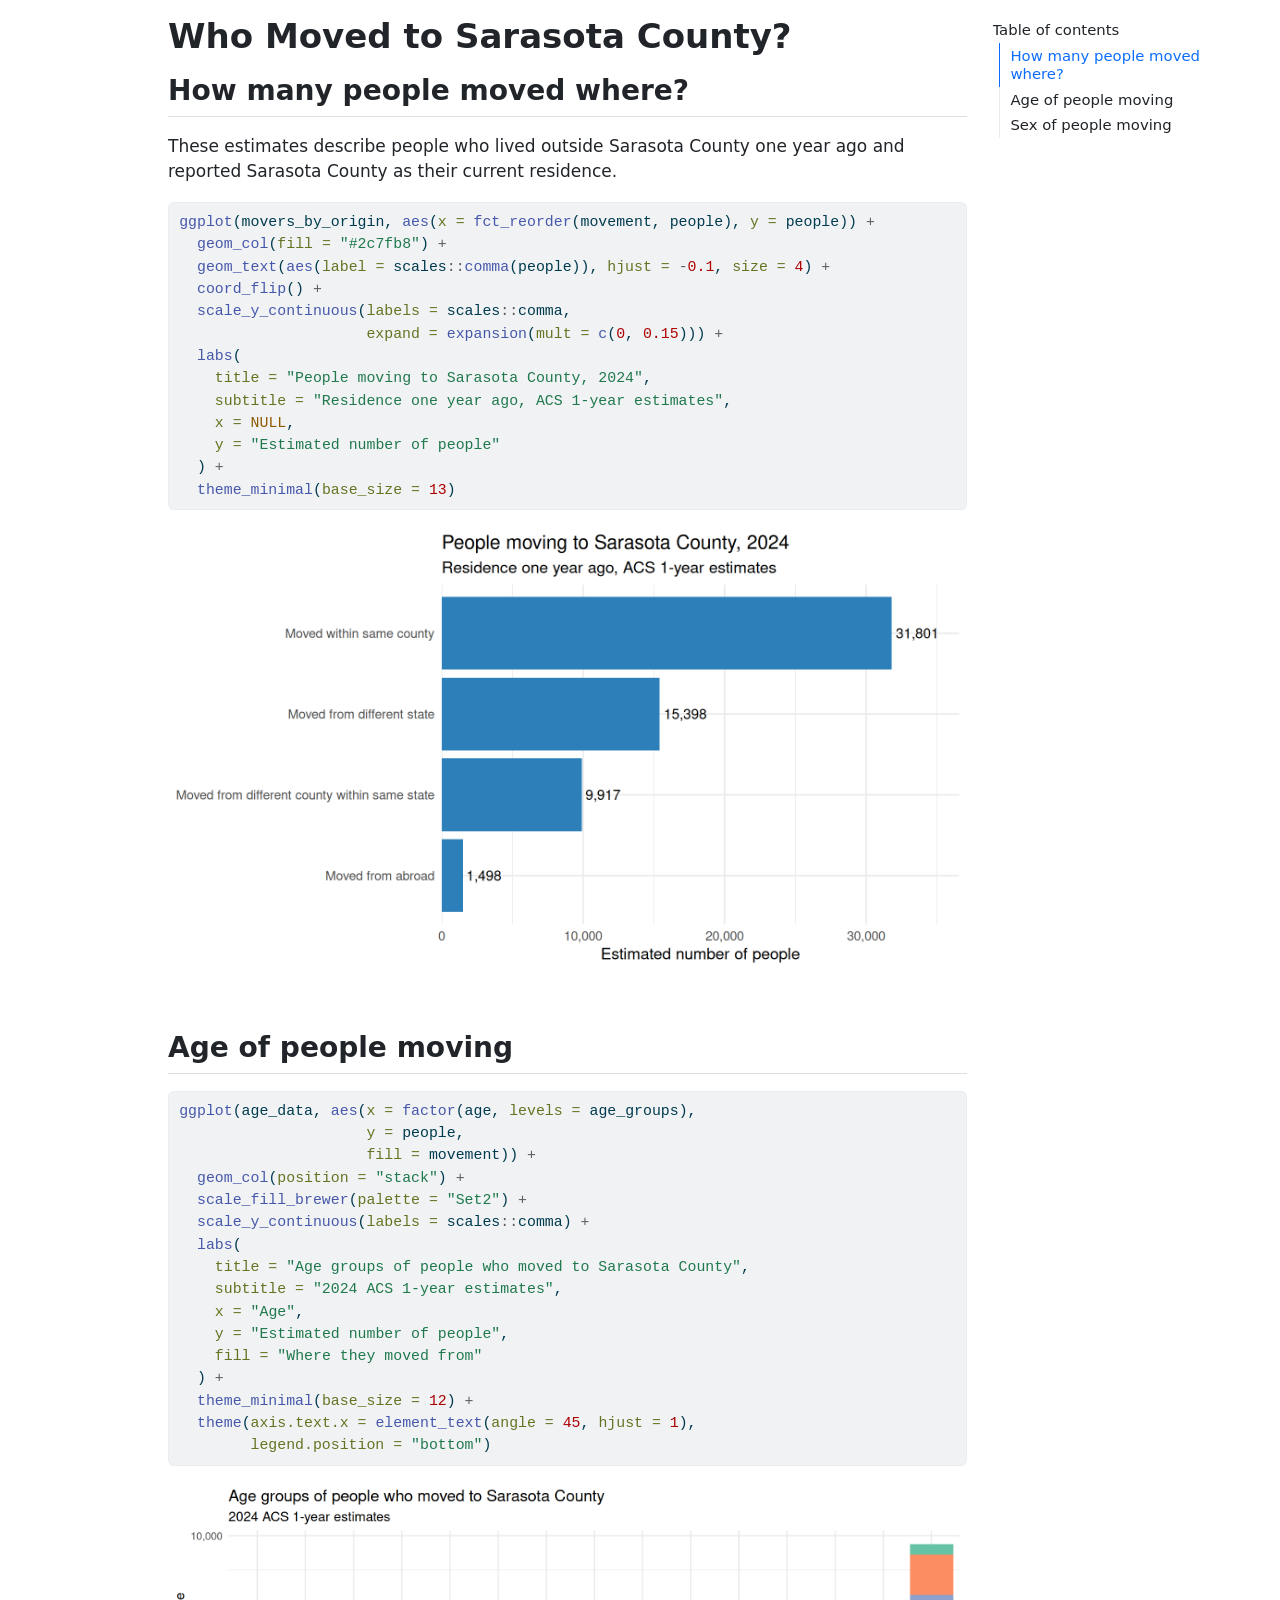
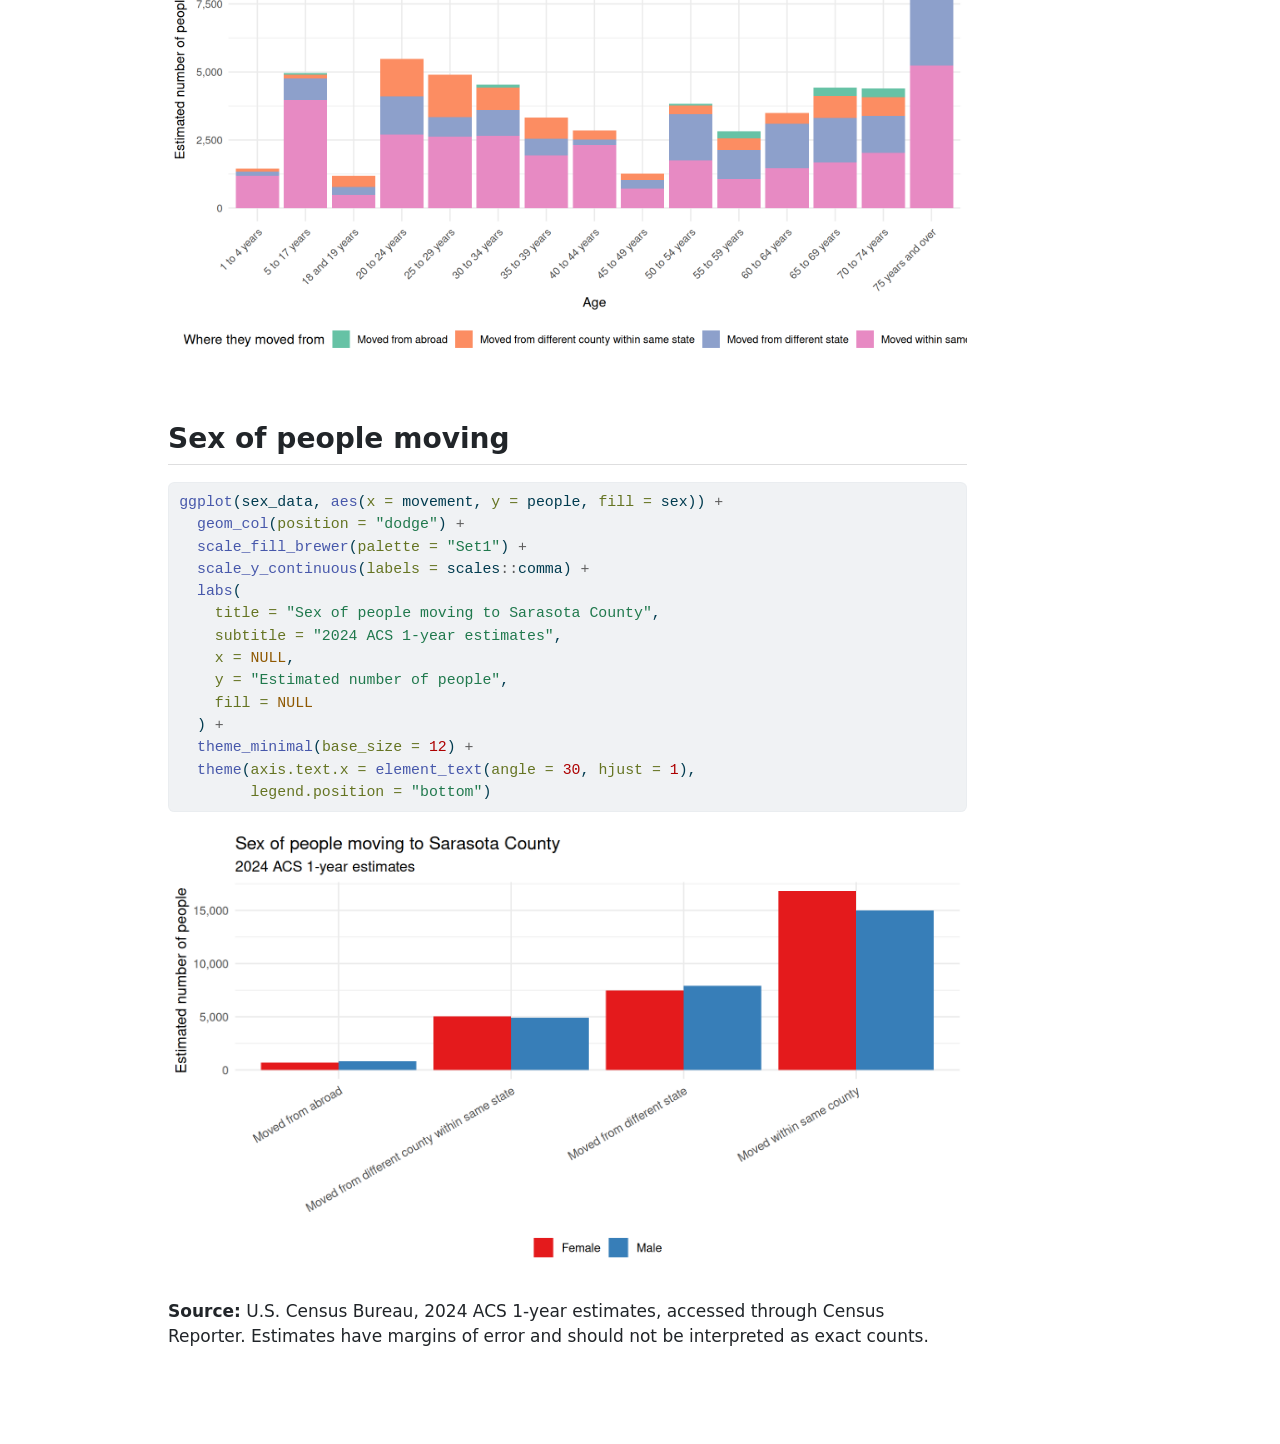
==== analysis.html @ 4d22b946 "Add Sarasota mover demographics analysis Co-authored-by: Copilot <223556219+Copilot@users.noreply.gi" ====
<!DOCTYPE html>
<html xmlns="http://www.w3.org/1999/xhtml" lang="en" xml:lang="en"><head>

<meta charset="utf-8">
<meta name="generator" content="quarto-1.10.19">

<meta name="viewport" content="width=device-width, initial-scale=1.0, user-scalable=yes">


<title>Who Moved to Sarasota County?</title>
<style>
/* Default styles provided by pandoc.
** See https://pandoc.org/MANUAL.html#variables-for-html for config info.
*/
span.smallcaps{font-variant: small-caps;}
div.columns{display: flex; gap: 1.5em;}
div.column{flex: auto;}
@media screen {
div.columns{gap: min(4vw, 1.5em);}
div.column{overflow-x: auto;}
}
div.hanging-indent{margin-left: 1.5em; text-indent: -1.5em;}
ul.task-list{list-style: none;}
ul.task-list li input[type="checkbox"] {
  width: 0.8em;
  margin: 0 0.8em 0.2em -1em; /* quarto-specific, see https://github.com/quarto-dev/quarto-cli/issues/4556 */ 
  vertical-align: middle;
}
/* CSS for syntax highlighting */
html { -webkit-text-size-adjust: 100%; }
pre > code.sourceCode { white-space: pre; position: relative; }
pre > code.sourceCode > span { display: inline-block; line-height: 1.25; }
pre > code.sourceCode > span:empty { height: 1.2em; }
.sourceCode { overflow: visible; }
code.sourceCode > span { color: inherit; text-decoration: inherit; }
div.sourceCode { margin: 1em 0; }
pre.sourceCode { margin: 0; }
@media screen {
div.sourceCode { overflow: auto; }
}
@media print {
pre > code.sourceCode { white-space: pre-wrap; }
pre > code.sourceCode > span { text-indent: -5em; padding-left: 5em; }
}
pre.numberSource code
  { counter-reset: source-line 0; }
pre.numberSource code > span
  { position: relative; left: -4em; counter-increment: source-line; }
pre.numberSource code > span > a:first-child::before
  { content: counter(source-line);
    position: relative; left: -1em; text-align: right; vertical-align: baseline;
    border: none; display: inline-block;
    -webkit-touch-callout: none; -webkit-user-select: none;
    -khtml-user-select: none; -moz-user-select: none;
    -ms-user-select: none; user-select: none;
    padding: 0 4px; width: 4em;
  }
pre.numberSource { margin-left: 3em;  padding-left: 4px; }
div.sourceCode
  {   }
@media screen {
pre > code.sourceCode > span > a:first-child::before { text-decoration: underline; }
}
</style>


<script src="analysis_files/libs/clipboard/clipboard.min.js"></script>
<script src="analysis_files/libs/quarto-html/quarto.js" type="module"></script>
<script src="analysis_files/libs/quarto-html/tabsets/tabsets.js" type="module"></script>
<script src="analysis_files/libs/quarto-html/popper.min.js"></script>
<script src="analysis_files/libs/quarto-html/tippy.umd.min.js"></script>
<script src="analysis_files/libs/quarto-html/anchor.min.js"></script>
<link href="analysis_files/libs/quarto-html/tippy.css" rel="stylesheet">
<link href="analysis_files/libs/quarto-html/quarto-syntax-highlighting-bf27225e3a48a9273f3daa8f8e829971.css" rel="stylesheet" id="quarto-text-highlighting-styles">
<script src="analysis_files/libs/bootstrap/bootstrap.min.js"></script>
<link href="analysis_files/libs/bootstrap/bootstrap-icons.css" rel="stylesheet">
<link href="analysis_files/libs/bootstrap/bootstrap-5dce3422ae1aaea6fd35e22067a0726d.min.css" rel="stylesheet" append-hash="true" id="quarto-bootstrap" data-mode="light">


</head>

<body class="quarto-light">

<div id="quarto-content" class="page-columns page-rows-contents page-layout-article">
<div id="quarto-margin-sidebar" class="sidebar margin-sidebar">
  <nav id="TOC" role="doc-toc" class="toc-active">
    <h2 id="toc-title">Table of contents</h2>
   
  <ul>
  <li><a href="#how-many-people-moved-where" id="toc-how-many-people-moved-where" class="nav-link active" data-scroll-target="#how-many-people-moved-where">How many people moved where?</a></li>
  <li><a href="#age-of-people-moving" id="toc-age-of-people-moving" class="nav-link" data-scroll-target="#age-of-people-moving">Age of people moving</a></li>
  <li><a href="#sex-of-people-moving" id="toc-sex-of-people-moving" class="nav-link" data-scroll-target="#sex-of-people-moving">Sex of people moving</a></li>
  </ul>
</nav>
</div>
<main class="content" id="quarto-document-content">

<header id="title-block-header" class="quarto-title-block default">
<div class="quarto-title">
<h1 class="title">Who Moved to Sarasota County?</h1>
</div>



<div class="quarto-title-meta">

    
  
    
  </div>
  


</header>


<section id="how-many-people-moved-where" class="level2">
<h2 class="anchored" data-anchor-id="how-many-people-moved-where">How many people moved where?</h2>
<p>These estimates describe people who lived outside Sarasota County one year ago and reported Sarasota County as their current residence.</p>
<div class="cell">
<div class="code-copy-outer-scaffold"><div class="sourceCode cell-code" id="cb1"><pre class="sourceCode r code-with-copy"><code class="sourceCode r"><span id="cb1-1"><a href="#cb1-1" aria-hidden="true" tabindex="-1"></a><span class="fu">ggplot</span>(movers_by_origin, <span class="fu">aes</span>(<span class="at">x =</span> <span class="fu">fct_reorder</span>(movement, people), <span class="at">y =</span> people)) <span class="sc">+</span></span>
<span id="cb1-2"><a href="#cb1-2" aria-hidden="true" tabindex="-1"></a>  <span class="fu">geom_col</span>(<span class="at">fill =</span> <span class="st">"#2c7fb8"</span>) <span class="sc">+</span></span>
<span id="cb1-3"><a href="#cb1-3" aria-hidden="true" tabindex="-1"></a>  <span class="fu">geom_text</span>(<span class="fu">aes</span>(<span class="at">label =</span> scales<span class="sc">::</span><span class="fu">comma</span>(people)), <span class="at">hjust =</span> <span class="sc">-</span><span class="fl">0.1</span>, <span class="at">size =</span> <span class="dv">4</span>) <span class="sc">+</span></span>
<span id="cb1-4"><a href="#cb1-4" aria-hidden="true" tabindex="-1"></a>  <span class="fu">coord_flip</span>() <span class="sc">+</span></span>
<span id="cb1-5"><a href="#cb1-5" aria-hidden="true" tabindex="-1"></a>  <span class="fu">scale_y_continuous</span>(<span class="at">labels =</span> scales<span class="sc">::</span>comma,</span>
<span id="cb1-6"><a href="#cb1-6" aria-hidden="true" tabindex="-1"></a>                     <span class="at">expand =</span> <span class="fu">expansion</span>(<span class="at">mult =</span> <span class="fu">c</span>(<span class="dv">0</span>, <span class="fl">0.15</span>))) <span class="sc">+</span></span>
<span id="cb1-7"><a href="#cb1-7" aria-hidden="true" tabindex="-1"></a>  <span class="fu">labs</span>(</span>
<span id="cb1-8"><a href="#cb1-8" aria-hidden="true" tabindex="-1"></a>    <span class="at">title =</span> <span class="st">"People moving to Sarasota County, 2024"</span>,</span>
<span id="cb1-9"><a href="#cb1-9" aria-hidden="true" tabindex="-1"></a>    <span class="at">subtitle =</span> <span class="st">"Residence one year ago, ACS 1-year estimates"</span>,</span>
<span id="cb1-10"><a href="#cb1-10" aria-hidden="true" tabindex="-1"></a>    <span class="at">x =</span> <span class="cn">NULL</span>,</span>
<span id="cb1-11"><a href="#cb1-11" aria-hidden="true" tabindex="-1"></a>    <span class="at">y =</span> <span class="st">"Estimated number of people"</span></span>
<span id="cb1-12"><a href="#cb1-12" aria-hidden="true" tabindex="-1"></a>  ) <span class="sc">+</span></span>
<span id="cb1-13"><a href="#cb1-13" aria-hidden="true" tabindex="-1"></a>  <span class="fu">theme_minimal</span>(<span class="at">base_size =</span> <span class="dv">13</span>)</span></code></pre></div><button title="Copy to Clipboard" class="code-copy-button"><i class="bi"></i></button></div>
<div class="cell-output-display">
<div>
<figure class="figure">
<p><img src="analysis_files/figure-html/movers-by-origin-1.png" class="img-fluid figure-img" width="864"></p>
</figure>
</div>
</div>
</div>
</section>
<section id="age-of-people-moving" class="level2">
<h2 class="anchored" data-anchor-id="age-of-people-moving">Age of people moving</h2>
<div class="cell">
<div class="code-copy-outer-scaffold"><div class="sourceCode cell-code" id="cb2"><pre class="sourceCode r code-with-copy"><code class="sourceCode r"><span id="cb2-1"><a href="#cb2-1" aria-hidden="true" tabindex="-1"></a><span class="fu">ggplot</span>(age_data, <span class="fu">aes</span>(<span class="at">x =</span> <span class="fu">factor</span>(age, <span class="at">levels =</span> age_groups),</span>
<span id="cb2-2"><a href="#cb2-2" aria-hidden="true" tabindex="-1"></a>                     <span class="at">y =</span> people,</span>
<span id="cb2-3"><a href="#cb2-3" aria-hidden="true" tabindex="-1"></a>                     <span class="at">fill =</span> movement)) <span class="sc">+</span></span>
<span id="cb2-4"><a href="#cb2-4" aria-hidden="true" tabindex="-1"></a>  <span class="fu">geom_col</span>(<span class="at">position =</span> <span class="st">"stack"</span>) <span class="sc">+</span></span>
<span id="cb2-5"><a href="#cb2-5" aria-hidden="true" tabindex="-1"></a>  <span class="fu">scale_fill_brewer</span>(<span class="at">palette =</span> <span class="st">"Set2"</span>) <span class="sc">+</span></span>
<span id="cb2-6"><a href="#cb2-6" aria-hidden="true" tabindex="-1"></a>  <span class="fu">scale_y_continuous</span>(<span class="at">labels =</span> scales<span class="sc">::</span>comma) <span class="sc">+</span></span>
<span id="cb2-7"><a href="#cb2-7" aria-hidden="true" tabindex="-1"></a>  <span class="fu">labs</span>(</span>
<span id="cb2-8"><a href="#cb2-8" aria-hidden="true" tabindex="-1"></a>    <span class="at">title =</span> <span class="st">"Age groups of people who moved to Sarasota County"</span>,</span>
<span id="cb2-9"><a href="#cb2-9" aria-hidden="true" tabindex="-1"></a>    <span class="at">subtitle =</span> <span class="st">"2024 ACS 1-year estimates"</span>,</span>
<span id="cb2-10"><a href="#cb2-10" aria-hidden="true" tabindex="-1"></a>    <span class="at">x =</span> <span class="st">"Age"</span>,</span>
<span id="cb2-11"><a href="#cb2-11" aria-hidden="true" tabindex="-1"></a>    <span class="at">y =</span> <span class="st">"Estimated number of people"</span>,</span>
<span id="cb2-12"><a href="#cb2-12" aria-hidden="true" tabindex="-1"></a>    <span class="at">fill =</span> <span class="st">"Where they moved from"</span></span>
<span id="cb2-13"><a href="#cb2-13" aria-hidden="true" tabindex="-1"></a>  ) <span class="sc">+</span></span>
<span id="cb2-14"><a href="#cb2-14" aria-hidden="true" tabindex="-1"></a>  <span class="fu">theme_minimal</span>(<span class="at">base_size =</span> <span class="dv">12</span>) <span class="sc">+</span></span>
<span id="cb2-15"><a href="#cb2-15" aria-hidden="true" tabindex="-1"></a>  <span class="fu">theme</span>(<span class="at">axis.text.x =</span> <span class="fu">element_text</span>(<span class="at">angle =</span> <span class="dv">45</span>, <span class="at">hjust =</span> <span class="dv">1</span>),</span>
<span id="cb2-16"><a href="#cb2-16" aria-hidden="true" tabindex="-1"></a>        <span class="at">legend.position =</span> <span class="st">"bottom"</span>)</span></code></pre></div><button title="Copy to Clipboard" class="code-copy-button"><i class="bi"></i></button></div>
<div class="cell-output-display">
<div>
<figure class="figure">
<p><img src="analysis_files/figure-html/age-movers-1.png" class="img-fluid figure-img" width="960"></p>
</figure>
</div>
</div>
</div>
</section>
<section id="sex-of-people-moving" class="level2">
<h2 class="anchored" data-anchor-id="sex-of-people-moving">Sex of people moving</h2>
<div class="cell">
<div class="code-copy-outer-scaffold"><div class="sourceCode cell-code" id="cb3"><pre class="sourceCode r code-with-copy"><code class="sourceCode r"><span id="cb3-1"><a href="#cb3-1" aria-hidden="true" tabindex="-1"></a><span class="fu">ggplot</span>(sex_data, <span class="fu">aes</span>(<span class="at">x =</span> movement, <span class="at">y =</span> people, <span class="at">fill =</span> sex)) <span class="sc">+</span></span>
<span id="cb3-2"><a href="#cb3-2" aria-hidden="true" tabindex="-1"></a>  <span class="fu">geom_col</span>(<span class="at">position =</span> <span class="st">"dodge"</span>) <span class="sc">+</span></span>
<span id="cb3-3"><a href="#cb3-3" aria-hidden="true" tabindex="-1"></a>  <span class="fu">scale_fill_brewer</span>(<span class="at">palette =</span> <span class="st">"Set1"</span>) <span class="sc">+</span></span>
<span id="cb3-4"><a href="#cb3-4" aria-hidden="true" tabindex="-1"></a>  <span class="fu">scale_y_continuous</span>(<span class="at">labels =</span> scales<span class="sc">::</span>comma) <span class="sc">+</span></span>
<span id="cb3-5"><a href="#cb3-5" aria-hidden="true" tabindex="-1"></a>  <span class="fu">labs</span>(</span>
<span id="cb3-6"><a href="#cb3-6" aria-hidden="true" tabindex="-1"></a>    <span class="at">title =</span> <span class="st">"Sex of people moving to Sarasota County"</span>,</span>
<span id="cb3-7"><a href="#cb3-7" aria-hidden="true" tabindex="-1"></a>    <span class="at">subtitle =</span> <span class="st">"2024 ACS 1-year estimates"</span>,</span>
<span id="cb3-8"><a href="#cb3-8" aria-hidden="true" tabindex="-1"></a>    <span class="at">x =</span> <span class="cn">NULL</span>,</span>
<span id="cb3-9"><a href="#cb3-9" aria-hidden="true" tabindex="-1"></a>    <span class="at">y =</span> <span class="st">"Estimated number of people"</span>,</span>
<span id="cb3-10"><a href="#cb3-10" aria-hidden="true" tabindex="-1"></a>    <span class="at">fill =</span> <span class="cn">NULL</span></span>
<span id="cb3-11"><a href="#cb3-11" aria-hidden="true" tabindex="-1"></a>  ) <span class="sc">+</span></span>
<span id="cb3-12"><a href="#cb3-12" aria-hidden="true" tabindex="-1"></a>  <span class="fu">theme_minimal</span>(<span class="at">base_size =</span> <span class="dv">12</span>) <span class="sc">+</span></span>
<span id="cb3-13"><a href="#cb3-13" aria-hidden="true" tabindex="-1"></a>  <span class="fu">theme</span>(<span class="at">axis.text.x =</span> <span class="fu">element_text</span>(<span class="at">angle =</span> <span class="dv">30</span>, <span class="at">hjust =</span> <span class="dv">1</span>),</span>
<span id="cb3-14"><a href="#cb3-14" aria-hidden="true" tabindex="-1"></a>        <span class="at">legend.position =</span> <span class="st">"bottom"</span>)</span></code></pre></div><button title="Copy to Clipboard" class="code-copy-button"><i class="bi"></i></button></div>
<div class="cell-output-display">
<div>
<figure class="figure">
<p><img src="analysis_files/figure-html/sex-movers-1.png" class="img-fluid figure-img" width="864"></p>
</figure>
</div>
</div>
</div>
<p><strong>Source:</strong> U.S. Census Bureau, 2024 ACS 1-year estimates, accessed through Census Reporter. Estimates have margins of error and should not be interpreted as exact counts.</p>
</section>

</main>
<!-- /main column -->
<script id="quarto-html-after-body" type="application/javascript">
  window.document.addEventListener("DOMContentLoaded", function (event) {
    const icon = "";
    const anchorJS = new window.AnchorJS();
    anchorJS.options = {
      placement: 'right',
      icon: icon
    };
    anchorJS.add('.anchored');
    const isCodeAnnotation = (el) => {
      for (const clz of el.classList) {
        if (clz.startsWith('code-annotation-')) {                     
          return true;
        }
      }
      return false;
    }
    const onCopySuccess = function(e) {
      // button target
      const button = e.trigger;
      // don't keep focus
      button.blur();
      // flash "checked"
      button.classList.add('code-copy-button-checked');
      var currentTitle = button.getAttribute("title");
      button.setAttribute("title", "Copied!");
      let tooltip;
      if (window.bootstrap) {
        button.setAttribute("data-bs-toggle", "tooltip");
        button.setAttribute("data-bs-placement", "left");
        button.setAttribute("data-bs-title", "Copied!");
        tooltip = new bootstrap.Tooltip(button, 
          { trigger: "manual", 
            customClass: "code-copy-button-tooltip",
            offset: [0, -8]});
        tooltip.show();    
      }
      setTimeout(function() {
        if (tooltip) {
          tooltip.hide();
          button.removeAttribute("data-bs-title");
          button.removeAttribute("data-bs-toggle");
          button.removeAttribute("data-bs-placement");
        }
        button.setAttribute("title", currentTitle);
        button.classList.remove('code-copy-button-checked');
      }, 1000);
      // clear code selection
      e.clearSelection();
    }
    const getTextToCopy = function(trigger) {
      const outerScaffold = trigger.parentElement.cloneNode(true);
      const codeEl = outerScaffold.querySelector('code');
      for (const childEl of codeEl.children) {
        if (isCodeAnnotation(childEl)) {
          childEl.remove();
        }
      }
      return codeEl.innerText;
    }
    const clipboard = new window.ClipboardJS('.code-copy-button:not([data-in-quarto-modal])', {
      text: getTextToCopy
    });
    clipboard.on('success', onCopySuccess);
    if (window.document.getElementById('quarto-embedded-source-code-modal')) {
      const clipboardModal = new window.ClipboardJS('.code-copy-button[data-in-quarto-modal]', {
        text: getTextToCopy,
        container: window.document.getElementById('quarto-embedded-source-code-modal')
      });
      clipboardModal.on('success', onCopySuccess);
    }
      var localhostRegex = new RegExp(/^(?:http|https):\/\/localhost\:?[0-9]*\//);
      var mailtoRegex = new RegExp(/^mailto:/);
        var filterRegex = new RegExp('/' + window.location.host + '/');
      var isInternal = (href) => {
          return filterRegex.test(href) || localhostRegex.test(href) || mailtoRegex.test(href);
      }
      // Inspect non-navigation links and adorn them if external
     var links = window.document.querySelectorAll('a[href]:not(.nav-link):not(.navbar-brand):not(.toc-action):not(.sidebar-link):not(.sidebar-item-toggle):not(.pagination-link):not(.no-external):not([aria-hidden]):not(.dropdown-item):not(.quarto-navigation-tool):not(.about-link)');
      for (var i=0; i<links.length; i++) {
        const link = links[i];
        if (!isInternal(link.href)) {
          // undo the damage that might have been done by quarto-nav.js in the case of
          // links that we want to consider external
          if (link.dataset.originalHref !== undefined) {
            link.href = link.dataset.originalHref;
          }
        }
      }
    function tippyHover(el, contentFn, onTriggerFn, onUntriggerFn) {
      const config = {
        allowHTML: true,
        maxWidth: 500,
        delay: 100,
        arrow: false,
        appendTo: function(el) {
            return el.parentElement;
        },
        interactive: true,
        interactiveBorder: 10,
        theme: 'quarto',
        placement: 'bottom-start',
      };
      if (contentFn) {
        config.content = contentFn;
      }
      if (onTriggerFn) {
        config.onTrigger = onTriggerFn;
      }
      if (onUntriggerFn) {
        config.onUntrigger = onUntriggerFn;
      }
      window.tippy(el, config); 
    }
    const noterefs = window.document.querySelectorAll('a[role="doc-noteref"]');
    for (var i=0; i<noterefs.length; i++) {
      const ref = noterefs[i];
      tippyHover(ref, function() {
        // use id or data attribute instead here
        let href = ref.getAttribute('data-footnote-href') || ref.getAttribute('href');
        try { href = new URL(href).hash; } catch {}
        const id = href.replace(/^#\/?/, "");
        const note = window.document.getElementById(id);
        if (note) {
          return note.innerHTML;
        } else {
          return "";
        }
      });
    }
    const xrefs = window.document.querySelectorAll('a.quarto-xref');
    const processXRef = (id, note) => {
      // Strip column container classes
      const stripColumnClz = (el) => {
        el.classList.remove("page-full", "page-columns");
        if (el.children) {
          for (const child of el.children) {
            stripColumnClz(child);
          }
        }
      }
      stripColumnClz(note)
      if (id === null || id.startsWith('sec-')) {
        // Special case sections, only their first couple elements
        const container = document.createElement("div");
        if (note.children && note.children.length > 2) {
          container.appendChild(note.children[0].cloneNode(true));
          for (let i = 1; i < note.children.length; i++) {
            const child = note.children[i];
            if (child.tagName === "P" && child.innerText === "") {
              continue;
            } else {
              container.appendChild(child.cloneNode(true));
              break;
            }
          }
          if (window.Quarto?.typesetMath) {
            window.Quarto.typesetMath(container);
          }
          return container.innerHTML
        } else {
          if (window.Quarto?.typesetMath) {
            window.Quarto.typesetMath(note);
          }
          return note.innerHTML;
        }
      } else {
        // Remove any anchor links if they are present
        const anchorLink = note.querySelector('a.anchorjs-link');
        if (anchorLink) {
          anchorLink.remove();
        }
        if (window.Quarto?.typesetMath) {
          window.Quarto.typesetMath(note);
        }
        if (note.classList.contains("callout")) {
          return note.outerHTML;
        } else {
          return note.innerHTML;
        }
      }
    }
    for (var i=0; i<xrefs.length; i++) {
      const xref = xrefs[i];
      tippyHover(xref, undefined, function(instance) {
        instance.disable();
        let url = xref.getAttribute('href');
        let hash = undefined; 
        if (url.startsWith('#')) {
          hash = url;
        } else {
          try { hash = new URL(url).hash; } catch {}
        }
        if (hash) {
          const id = hash.replace(/^#\/?/, "");
          const note = window.document.getElementById(id);
          if (note !== null) {
            try {
              const html = processXRef(id, note.cloneNode(true));
              instance.setContent(html);
            } finally {
              instance.enable();
              instance.show();
            }
          } else {
            // See if we can fetch this
            fetch(url.split('#')[0])
            .then(res => res.text())
            .then(html => {
              const parser = new DOMParser();
              const htmlDoc = parser.parseFromString(html, "text/html");
              const note = htmlDoc.getElementById(id);
              if (note !== null) {
                const html = processXRef(id, note);
                instance.setContent(html);
              } 
            }).finally(() => {
              instance.enable();
              instance.show();
            });
          }
        } else {
          // See if we can fetch a full url (with no hash to target)
          // This is a special case and we should probably do some content thinning / targeting
          fetch(url)
          .then(res => res.text())
          .then(html => {
            const parser = new DOMParser();
            const htmlDoc = parser.parseFromString(html, "text/html");
            const note = htmlDoc.querySelector('main.content');
            if (note !== null) {
              // This should only happen for chapter cross references
              // (since there is no id in the URL)
              // remove the first header
              if (note.children.length > 0 && note.children[0].tagName === "HEADER") {
                note.children[0].remove();
              }
              const html = processXRef(null, note);
              instance.setContent(html);
            } 
          }).finally(() => {
            instance.enable();
            instance.show();
          });
        }
      }, function(instance) {
      });
    }
        let selectedAnnoteEl;
        const selectorForAnnotation = ( cell, annotation) => {
          let cellAttr = 'data-code-cell="' + cell + '"';
          let lineAttr = 'data-code-annotation="' +  annotation + '"';
          const selector = 'span[' + cellAttr + '][' + lineAttr + ']';
          return selector;
        }
        const selectCodeLines = (annoteEl) => {
          const doc = window.document;
          const targetCell = annoteEl.getAttribute("data-target-cell");
          const targetAnnotation = annoteEl.getAttribute("data-target-annotation");
          const annoteSpan = window.document.querySelector(selectorForAnnotation(targetCell, targetAnnotation));
          const lines = annoteSpan.getAttribute("data-code-lines").split(",");
          const lineIds = lines.map((line) => {
            return targetCell + "-" + line;
          })
          let top = null;
          let height = null;
          let parent = null;
          if (lineIds.length > 0) {
              //compute the position of the single el (top and bottom and make a div)
              const el = window.document.getElementById(lineIds[0]);
              top = el.offsetTop;
              height = el.offsetHeight;
              parent = el.parentElement.parentElement;
            if (lineIds.length > 1) {
              const lastEl = window.document.getElementById(lineIds[lineIds.length - 1]);
              const bottom = lastEl.offsetTop + lastEl.offsetHeight;
              height = bottom - top;
            }
            if (top !== null && height !== null && parent !== null) {
              // cook up a div (if necessary) and position it 
              let div = window.document.getElementById("code-annotation-line-highlight");
              if (div === null) {
                div = window.document.createElement("div");
                div.setAttribute("id", "code-annotation-line-highlight");
                div.style.position = 'absolute';
                parent.appendChild(div);
              }
              div.style.top = top - 2 + "px";
              div.style.height = height + 4 + "px";
              div.style.left = 0;
              let gutterDiv = window.document.getElementById("code-annotation-line-highlight-gutter");
              if (gutterDiv === null) {
                gutterDiv = window.document.createElement("div");
                gutterDiv.setAttribute("id", "code-annotation-line-highlight-gutter");
                gutterDiv.style.position = 'absolute';
                const codeCell = window.document.getElementById(targetCell);
                const gutter = codeCell.querySelector('.code-annotation-gutter');
                gutter.appendChild(gutterDiv);
              }
              gutterDiv.style.top = top - 2 + "px";
              gutterDiv.style.height = height + 4 + "px";
            }
            selectedAnnoteEl = annoteEl;
          }
        };
        const unselectCodeLines = () => {
          const elementsIds = ["code-annotation-line-highlight", "code-annotation-line-highlight-gutter"];
          elementsIds.forEach((elId) => {
            const div = window.document.getElementById(elId);
            if (div) {
              div.remove();
            }
          });
          selectedAnnoteEl = undefined;
        };
          // Handle positioning of the toggle
      window.addEventListener(
        "resize",
        throttle(() => {
          elRect = undefined;
          if (selectedAnnoteEl) {
            selectCodeLines(selectedAnnoteEl);
          }
        }, 10)
      );
      function throttle(fn, ms) {
      let throttle = false;
      let timer;
        return (...args) => {
          if(!throttle) { // first call gets through
              fn.apply(this, args);
              throttle = true;
          } else { // all the others get throttled
              if(timer) clearTimeout(timer); // cancel #2
              timer = setTimeout(() => {
                fn.apply(this, args);
                timer = throttle = false;
              }, ms);
          }
        };
      }
        // Attach click handler to the DT
        const annoteDls = window.document.querySelectorAll('dt[data-target-cell]');
        for (const annoteDlNode of annoteDls) {
          annoteDlNode.addEventListener('click', (event) => {
            const clickedEl = event.target;
            if (clickedEl !== selectedAnnoteEl) {
              unselectCodeLines();
              const activeEl = window.document.querySelector('dt[data-target-cell].code-annotation-active');
              if (activeEl) {
                activeEl.classList.remove('code-annotation-active');
              }
              selectCodeLines(clickedEl);
              clickedEl.classList.add('code-annotation-active');
            } else {
              // Unselect the line
              unselectCodeLines();
              clickedEl.classList.remove('code-annotation-active');
            }
          });
        }
    const findCites = (el) => {
      const parentEl = el.parentElement;
      if (parentEl) {
        const cites = parentEl.dataset.cites;
        if (cites) {
          return {
            el,
            cites: cites.split(' ')
          };
        } else {
          return findCites(el.parentElement)
        }
      } else {
        return undefined;
      }
    };
    var bibliorefs = window.document.querySelectorAll('a[role="doc-biblioref"]');
    for (var i=0; i<bibliorefs.length; i++) {
      const ref = bibliorefs[i];
      const citeInfo = findCites(ref);
      if (citeInfo) {
        tippyHover(citeInfo.el, function() {
          var popup = window.document.createElement('div');
          citeInfo.cites.forEach(function(cite) {
            var citeDiv = window.document.createElement('div');
            citeDiv.classList.add('hanging-indent');
            citeDiv.classList.add('csl-entry');
            var biblioDiv = window.document.getElementById('ref-' + cite);
            if (biblioDiv) {
              citeDiv.innerHTML = biblioDiv.innerHTML;
            }
            popup.appendChild(citeDiv);
          });
          return popup.innerHTML;
        });
      }
    }
  });
  </script>
</div> <!-- /content -->




</body></html>
---- analysis_files/libs/quarto-html/tippy.css ----
.tippy-box[data-animation=fade][data-state=hidden]{opacity:0}[data-tippy-root]{max-width:calc(100vw - 10px)}.tippy-box{position:relative;background-color:#333;color:#fff;border-radius:4px;font-size:14px;line-height:1.4;white-space:normal;outline:0;transition-property:transform,visibility,opacity}.tippy-box[data-placement^=top]>.tippy-arrow{bottom:0}.tippy-box[data-placement^=top]>.tippy-arrow:before{bottom:-7px;left:0;border-width:8px 8px 0;border-top-color:initial;transform-origin:center top}.tippy-box[data-placement^=bottom]>.tippy-arrow{top:0}.tippy-box[data-placement^=bottom]>.tippy-arrow:before{top:-7px;left:0;border-width:0 8px 8px;border-bottom-color:initial;transform-origin:center bottom}.tippy-box[data-placement^=left]>.tippy-arrow{right:0}.tippy-box[data-placement^=left]>.tippy-arrow:before{border-width:8px 0 8px 8px;border-left-color:initial;right:-7px;transform-origin:center left}.tippy-box[data-placement^=right]>.tippy-arrow{left:0}.tippy-box[data-placement^=right]>.tippy-arrow:before{left:-7px;border-width:8px 8px 8px 0;border-right-color:initial;transform-origin:center right}.tippy-box[data-inertia][data-state=visible]{transition-timing-function:cubic-bezier(.54,1.5,.38,1.11)}.tippy-arrow{width:16px;height:16px;color:#333}.tippy-arrow:before{content:"";position:absolute;border-color:transparent;border-style:solid}.tippy-content{position:relative;padding:5px 9px;z-index:1}
---- analysis_files/libs/quarto-html/quarto-syntax-highlighting-bf27225e3a48a9273f3daa8f8e829971.css ----
/* quarto syntax highlight colors */
:root {
  --quarto-hl-ot-color: #003B4F;
  --quarto-hl-at-color: #657422;
  --quarto-hl-ss-color: #20794D;
  --quarto-hl-an-color: #5E5E5E;
  --quarto-hl-fu-color: #4758AB;
  --quarto-hl-st-color: #20794D;
  --quarto-hl-cf-color: #003B4F;
  --quarto-hl-op-color: #5E5E5E;
  --quarto-hl-er-color: #AD0000;
  --quarto-hl-bn-color: #AD0000;
  --quarto-hl-al-color: #AD0000;
  --quarto-hl-va-color: #111111;
  --quarto-hl-bu-color: inherit;
  --quarto-hl-ex-color: inherit;
  --quarto-hl-pp-color: #AD0000;
  --quarto-hl-in-color: #5E5E5E;
  --quarto-hl-vs-color: #20794D;
  --quarto-hl-wa-color: #5E5E5E;
  --quarto-hl-do-color: #5E5E5E;
  --quarto-hl-im-color: #00769E;
  --quarto-hl-ch-color: #20794D;
  --quarto-hl-dt-color: #AD0000;
  --quarto-hl-fl-color: #AD0000;
  --quarto-hl-co-color: #5E5E5E;
  --quarto-hl-cv-color: #5E5E5E;
  --quarto-hl-cn-color: #8f5902;
  --quarto-hl-sc-color: #5E5E5E;
  --quarto-hl-dv-color: #AD0000;
  --quarto-hl-kw-color: #003B4F;
}

/* other quarto variables */
:root {
  --quarto-font-monospace: SFMono-Regular, Menlo, Monaco, Consolas, "Liberation Mono", "Courier New", monospace;
}

/* syntax highlight based on Pandoc's rules */
pre > code.sourceCode > span {
  color: #003B4F;
}

code.sourceCode > span {
  color: #003B4F;
}

div.sourceCode,
div.sourceCode pre.sourceCode {
  color: #003B4F;
}

/* Normal */
code span {
  color: #003B4F;
}

/* Alert */
code span.al {
  color: #AD0000;
  font-style: inherit;
}

/* Annotation */
code span.an {
  color: #5E5E5E;
  font-style: inherit;
}

/* Attribute */
code span.at {
  color: #657422;
  font-style: inherit;
}

/* BaseN */
code span.bn {
  color: #AD0000;
  font-style: inherit;
}

/* BuiltIn */
code span.bu {
  font-style: inherit;
}

/* ControlFlow */
code span.cf {
  color: #003B4F;
  font-weight: bold;
  font-style: inherit;
}

/* Char */
code span.ch {
  color: #20794D;
  font-style: inherit;
}

/* Constant */
code span.cn {
  color: #8f5902;
  font-style: inherit;
}

/* Comment */
code span.co {
  color: #5E5E5E;
  font-style: inherit;
}

/* CommentVar */
code span.cv {
  color: #5E5E5E;
  font-style: italic;
}

/* Documentation */
code span.do {
  color: #5E5E5E;
  font-style: italic;
}

/* DataType */
code span.dt {
  color: #AD0000;
  font-style: inherit;
}

/* DecVal */
code span.dv {
  color: #AD0000;
  font-style: inherit;
}

/* Error */
code span.er {
  color: #AD0000;
  font-style: inherit;
}

/* Extension */
code span.ex {
  font-style: inherit;
}

/* Float */
code span.fl {
  color: #AD0000;
  font-style: inherit;
}

/* Function */
code span.fu {
  color: #4758AB;
  font-style: inherit;
}

/* Import */
code span.im {
  color: #00769E;
  font-style: inherit;
}

/* Information */
code span.in {
  color: #5E5E5E;
  font-style: inherit;
}

/* Keyword */
code span.kw {
  color: #003B4F;
  font-weight: bold;
  font-style: inherit;
}

/* Operator */
code span.op {
  color: #5E5E5E;
  font-style: inherit;
}

/* Other */
code span.ot {
  color: #003B4F;
  font-style: inherit;
}

/* Preprocessor */
code span.pp {
  color: #AD0000;
  font-style: inherit;
}

/* SpecialChar */
code span.sc {
  color: #5E5E5E;
  font-style: inherit;
}

/* SpecialString */
code span.ss {
  color: #20794D;
  font-style: inherit;
}

/* String */
code span.st {
  color: #20794D;
  font-style: inherit;
}

/* Variable */
code span.va {
  color: #111111;
  font-style: inherit;
}

/* VerbatimString */
code span.vs {
  color: #20794D;
  font-style: inherit;
}

/* Warning */
code span.wa {
  color: #5E5E5E;
  font-style: italic;
}

.prevent-inlining {
  content: "</";
}

/*# sourceMappingURL=8be38f48d34c45af72792cbd699585e7.css.map */
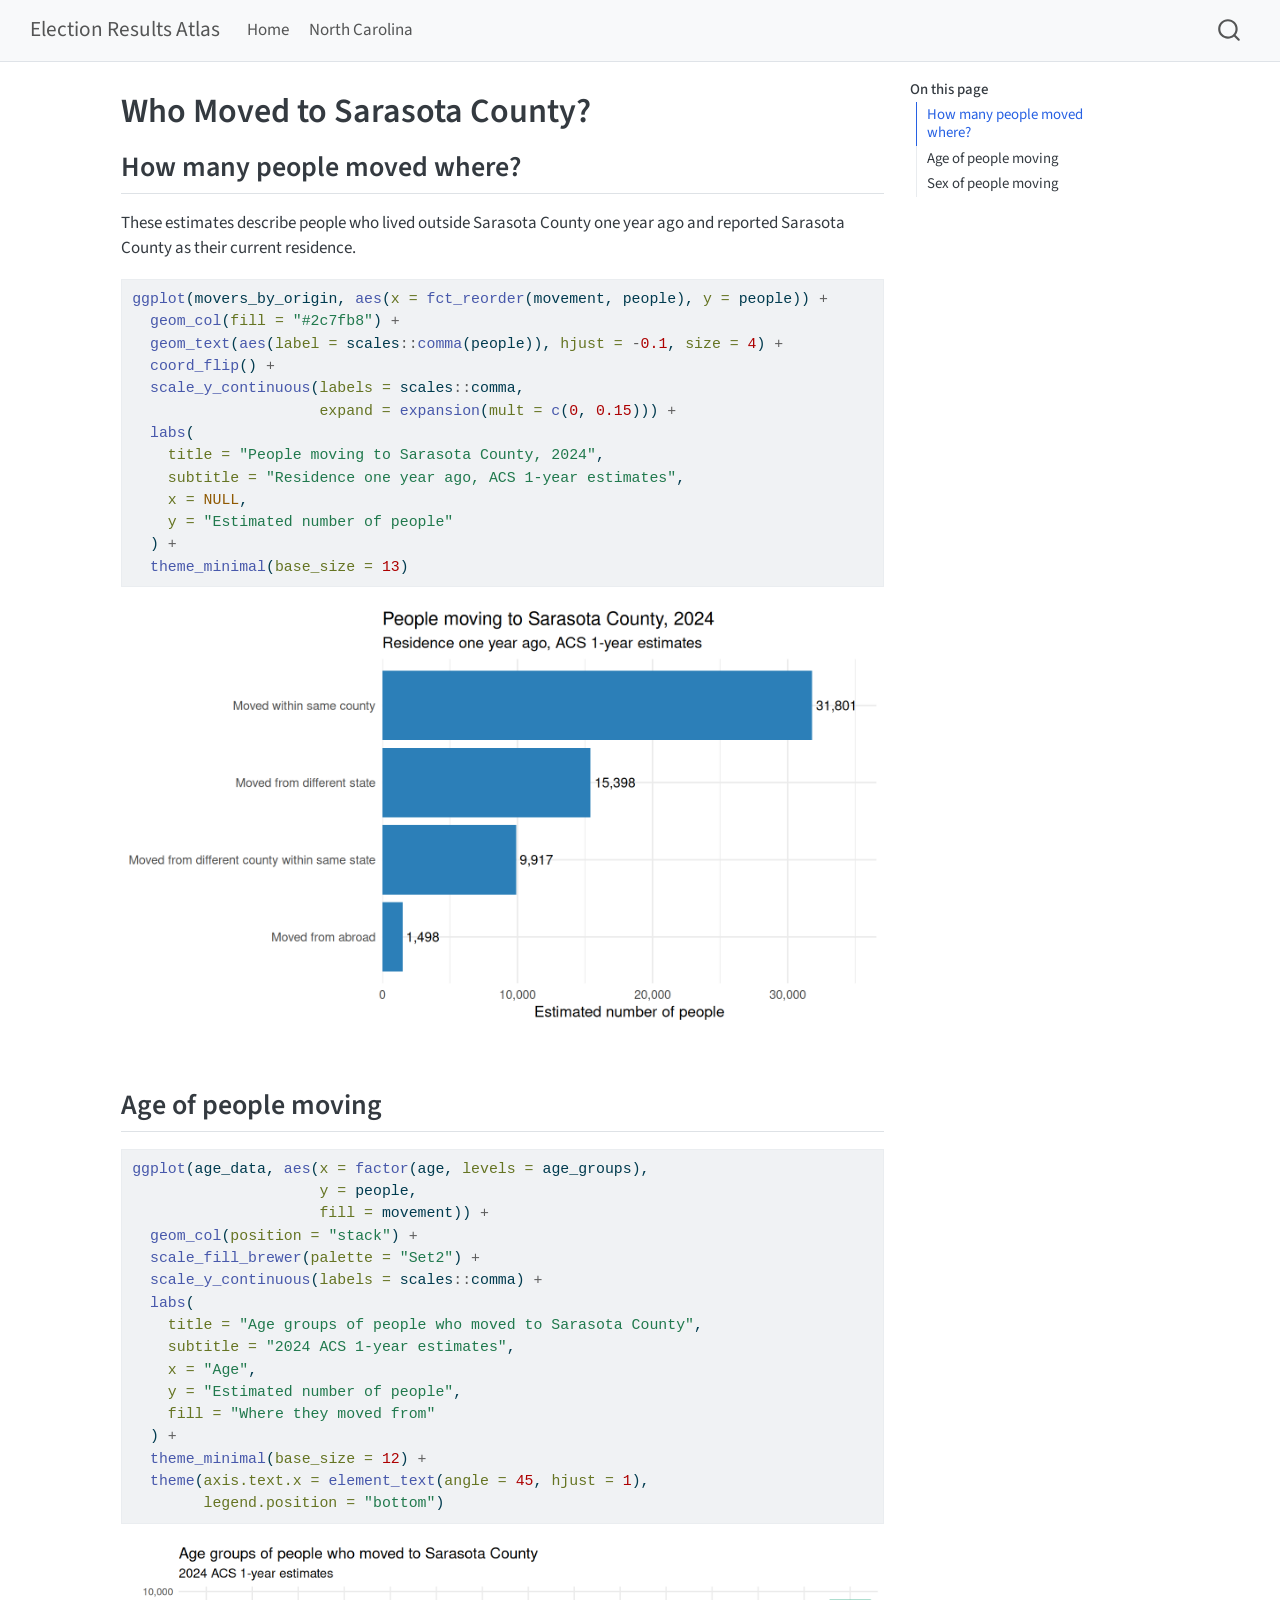
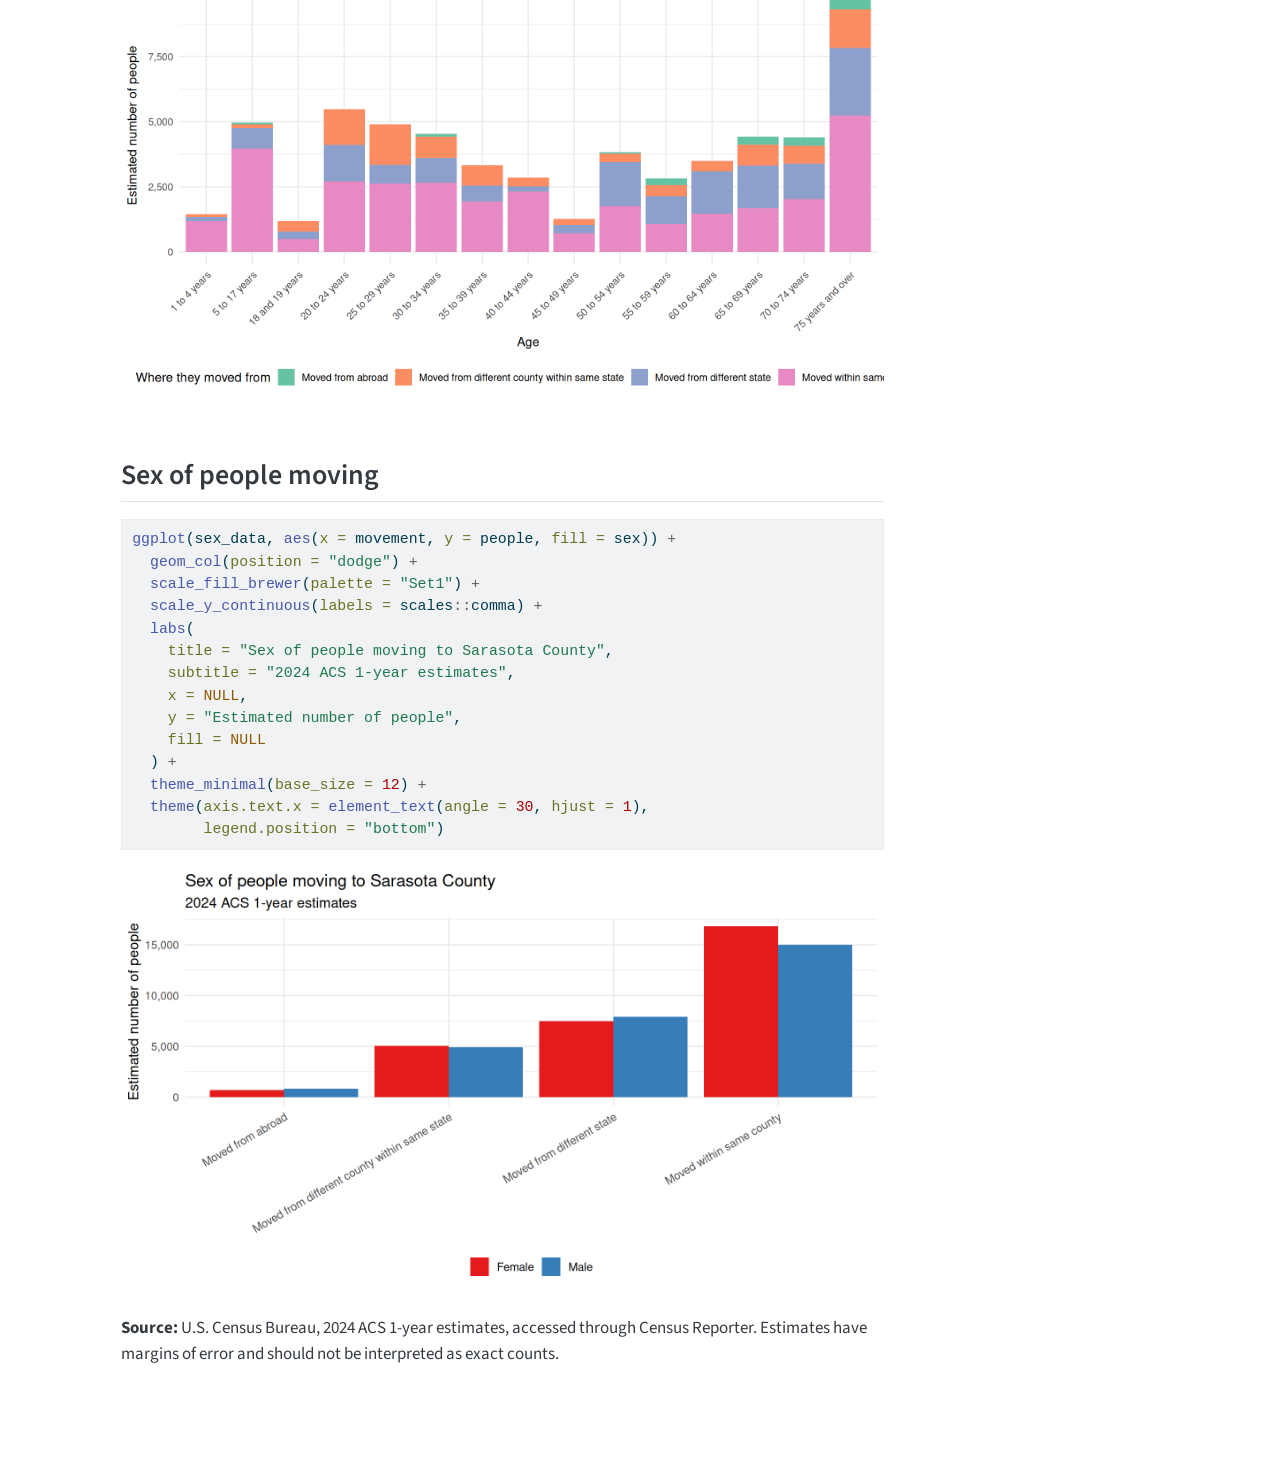
==== commit 83022a05: "Create North Carolina election results atlas Co-authored-by: Copilot <223556219+Copilot@users.norepl" ====
--- a/analysis.html
+++ b/analysis.html
@@ -7,7 +7,7 @@
 <meta name="viewport" content="width=device-width, initial-scale=1.0, user-scalable=yes">
 
 
-<title>Who Moved to Sarasota County?</title>
+<title>Who Moved to Sarasota County? – Election Results Atlas</title>
 <style>
 /* Default styles provided by pandoc.
 ** See https://pandoc.org/MANUAL.html#variables-for-html for config info.
@@ -64,27 +64,94 @@
 </style>
 
 
-<script src="analysis_files/libs/clipboard/clipboard.min.js"></script>
-<script src="analysis_files/libs/quarto-html/quarto.js" type="module"></script>
-<script src="analysis_files/libs/quarto-html/tabsets/tabsets.js" type="module"></script>
-<script src="analysis_files/libs/quarto-html/popper.min.js"></script>
-<script src="analysis_files/libs/quarto-html/tippy.umd.min.js"></script>
-<script src="analysis_files/libs/quarto-html/anchor.min.js"></script>
-<link href="analysis_files/libs/quarto-html/tippy.css" rel="stylesheet">
-<link href="analysis_files/libs/quarto-html/quarto-syntax-highlighting-bf27225e3a48a9273f3daa8f8e829971.css" rel="stylesheet" id="quarto-text-highlighting-styles">
-<script src="analysis_files/libs/bootstrap/bootstrap.min.js"></script>
-<link href="analysis_files/libs/bootstrap/bootstrap-icons.css" rel="stylesheet">
-<link href="analysis_files/libs/bootstrap/bootstrap-5dce3422ae1aaea6fd35e22067a0726d.min.css" rel="stylesheet" append-hash="true" id="quarto-bootstrap" data-mode="light">
-
-
+<script src="site_libs/quarto-nav/quarto-nav.js"></script>
+<script src="site_libs/quarto-nav/headroom.min.js"></script>
+<script src="site_libs/clipboard/clipboard.min.js"></script>
+<script src="site_libs/quarto-search/autocomplete.umd.js"></script>
+<script src="site_libs/quarto-search/fuse.min.js"></script>
+<script src="site_libs/quarto-search/quarto-search.js"></script>
+<meta name="quarto:offset" content="./">
+<script src="site_libs/quarto-html/quarto.js" type="module"></script>
+<script src="site_libs/quarto-html/tabsets/tabsets.js" type="module"></script>
+<script src="site_libs/quarto-html/popper.min.js"></script>
+<script src="site_libs/quarto-html/tippy.umd.min.js"></script>
+<script src="site_libs/quarto-html/anchor.min.js"></script>
+<link href="site_libs/quarto-html/tippy.css" rel="stylesheet">
+<link href="site_libs/quarto-html/quarto-syntax-highlighting-bf27225e3a48a9273f3daa8f8e829971.css" rel="stylesheet" id="quarto-text-highlighting-styles">
+<script src="site_libs/bootstrap/bootstrap.min.js"></script>
+<link href="site_libs/bootstrap/bootstrap-icons.css" rel="stylesheet">
+<link href="site_libs/bootstrap/bootstrap-977607561cd60f84a551947bb62c3781.min.css" rel="stylesheet" append-hash="true" id="quarto-bootstrap" data-mode="light">
+<script id="quarto-search-options" type="application/json">{
+  "location": "navbar",
+  "copy-button": false,
+  "collapse-after": 3,
+  "panel-placement": "end",
+  "type": "overlay",
+  "limit": 50,
+  "keyboard-shortcut": [
+    "f",
+    "/",
+    "s"
+  ],
+  "show-item-context": false,
+  "language": {
+    "search-no-results-text": "No results",
+    "search-matching-documents-text": "matching documents",
+    "search-copy-link-title": "Copy link to search",
+    "search-hide-matches-text": "Hide additional matches",
+    "search-more-match-text": "more match in this document",
+    "search-more-matches-text": "more matches in this document",
+    "search-clear-button-title": "Clear",
+    "search-text-placeholder": "",
+    "search-detached-cancel-button-title": "Cancel",
+    "search-submit-button-title": "Submit",
+    "search-label": "Search"
+  }
+}</script>
+
+
+<link rel="stylesheet" href="styles.css">
 </head>
 
-<body class="quarto-light">
-
-<div id="quarto-content" class="page-columns page-rows-contents page-layout-article">
-<div id="quarto-margin-sidebar" class="sidebar margin-sidebar">
-  <nav id="TOC" role="doc-toc" class="toc-active">
-    <h2 id="toc-title">Table of contents</h2>
+<body class="nav-fixed quarto-light">
+
+<div id="quarto-search-results"></div>
+  <header id="quarto-header" class="headroom fixed-top">
+    <nav class="navbar navbar-expand-lg " data-bs-theme="dark">
+      <div class="navbar-container container-fluid">
+      <div class="navbar-brand-container mx-auto">
+    <a class="navbar-brand" href="./index.html">
+    <span class="navbar-title">Election Results Atlas</span>
+    </a>
+  </div>
+            <div id="quarto-search" class="" title="Search"></div>
+          <button class="navbar-toggler" type="button" data-bs-toggle="collapse" data-bs-target="#navbarCollapse" aria-controls="navbarCollapse" role="menu" aria-expanded="false" aria-label="Toggle navigation" onclick="if (window.quartoToggleHeadroom) { window.quartoToggleHeadroom(); }">
+  <span class="navbar-toggler-icon"></span>
+</button>
+          <div class="collapse navbar-collapse" id="navbarCollapse">
+            <ul class="navbar-nav navbar-nav-scroll me-auto">
+  <li class="nav-item">
+    <a class="nav-link" href="./index.html"> 
+<span class="menu-text">Home</span></a>
+  </li>  
+  <li class="nav-item">
+    <a class="nav-link" href="./north-carolina.html"> 
+<span class="menu-text">North Carolina</span></a>
+  </li>  
+</ul>
+          </div> <!-- /navcollapse -->
+            <div class="quarto-navbar-tools">
+</div>
+      </div> <!-- /container-fluid -->
+    </nav>
+</header>
+<!-- content -->
+<div id="quarto-content" class="quarto-container page-columns page-rows-contents page-layout-article page-navbar">
+<!-- sidebar -->
+<!-- margin-sidebar -->
+    <div id="quarto-margin-sidebar" class="sidebar margin-sidebar">
+        <nav id="TOC" role="doc-toc" class="toc-active">
+    <h2 id="toc-title">On this page</h2>
    
   <ul>
   <li><a href="#how-many-people-moved-where" id="toc-how-many-people-moved-where" class="nav-link active" data-scroll-target="#how-many-people-moved-where">How many people moved where?</a></li>
@@ -92,7 +159,8 @@
   <li><a href="#sex-of-people-moving" id="toc-sex-of-people-moving" class="nav-link" data-scroll-target="#sex-of-people-moving">Sex of people moving</a></li>
   </ul>
 </nav>
-</div>
+    </div>
+<!-- main -->
 <main class="content" id="quarto-document-content">
 
 <header id="title-block-header" class="quarto-title-block default">
@@ -194,10 +262,11 @@
 </div>
 </div>
 <p><strong>Source:</strong> U.S. Census Bureau, 2024 ACS 1-year estimates, accessed through Census Reporter. Estimates have margins of error and should not be interpreted as exact counts.</p>
+
+
 </section>
 
-</main>
-<!-- /main column -->
+</main> <!-- /main -->
 <script id="quarto-html-after-body" type="application/javascript">
   window.document.addEventListener("DOMContentLoaded", function (event) {
     const icon = "";
--- a/site_libs/quarto-html/tippy.css
+++ b/site_libs/quarto-html/tippy.css
@@ -0,0 +1 @@
+.tippy-box[data-animation=fade][data-state=hidden]{opacity:0}[data-tippy-root]{max-width:calc(100vw - 10px)}.tippy-box{position:relative;background-color:#333;color:#fff;border-radius:4px;font-size:14px;line-height:1.4;white-space:normal;outline:0;transition-property:transform,visibility,opacity}.tippy-box[data-placement^=top]>.tippy-arrow{bottom:0}.tippy-box[data-placement^=top]>.tippy-arrow:before{bottom:-7px;left:0;border-width:8px 8px 0;border-top-color:initial;transform-origin:center top}.tippy-box[data-placement^=bottom]>.tippy-arrow{top:0}.tippy-box[data-placement^=bottom]>.tippy-arrow:before{top:-7px;left:0;border-width:0 8px 8px;border-bottom-color:initial;transform-origin:center bottom}.tippy-box[data-placement^=left]>.tippy-arrow{right:0}.tippy-box[data-placement^=left]>.tippy-arrow:before{border-width:8px 0 8px 8px;border-left-color:initial;right:-7px;transform-origin:center left}.tippy-box[data-placement^=right]>.tippy-arrow{left:0}.tippy-box[data-placement^=right]>.tippy-arrow:before{left:-7px;border-width:8px 8px 8px 0;border-right-color:initial;transform-origin:center right}.tippy-box[data-inertia][data-state=visible]{transition-timing-function:cubic-bezier(.54,1.5,.38,1.11)}.tippy-arrow{width:16px;height:16px;color:#333}.tippy-arrow:before{content:"";position:absolute;border-color:transparent;border-style:solid}.tippy-content{position:relative;padding:5px 9px;z-index:1}
--- a/site_libs/quarto-html/quarto-syntax-highlighting-bf27225e3a48a9273f3daa8f8e829971.css
+++ b/site_libs/quarto-html/quarto-syntax-highlighting-bf27225e3a48a9273f3daa8f8e829971.css
@@ -0,0 +1,236 @@
+/* quarto syntax highlight colors */
+:root {
+  --quarto-hl-ot-color: #003B4F;
+  --quarto-hl-at-color: #657422;
+  --quarto-hl-ss-color: #20794D;
+  --quarto-hl-an-color: #5E5E5E;
+  --quarto-hl-fu-color: #4758AB;
+  --quarto-hl-st-color: #20794D;
+  --quarto-hl-cf-color: #003B4F;
+  --quarto-hl-op-color: #5E5E5E;
+  --quarto-hl-er-color: #AD0000;
+  --quarto-hl-bn-color: #AD0000;
+  --quarto-hl-al-color: #AD0000;
+  --quarto-hl-va-color: #111111;
+  --quarto-hl-bu-color: inherit;
+  --quarto-hl-ex-color: inherit;
+  --quarto-hl-pp-color: #AD0000;
+  --quarto-hl-in-color: #5E5E5E;
+  --quarto-hl-vs-color: #20794D;
+  --quarto-hl-wa-color: #5E5E5E;
+  --quarto-hl-do-color: #5E5E5E;
+  --quarto-hl-im-color: #00769E;
+  --quarto-hl-ch-color: #20794D;
+  --quarto-hl-dt-color: #AD0000;
+  --quarto-hl-fl-color: #AD0000;
+  --quarto-hl-co-color: #5E5E5E;
+  --quarto-hl-cv-color: #5E5E5E;
+  --quarto-hl-cn-color: #8f5902;
+  --quarto-hl-sc-color: #5E5E5E;
+  --quarto-hl-dv-color: #AD0000;
+  --quarto-hl-kw-color: #003B4F;
+}
+
+/* other quarto variables */
+:root {
+  --quarto-font-monospace: SFMono-Regular, Menlo, Monaco, Consolas, "Liberation Mono", "Courier New", monospace;
+}
+
+/* syntax highlight based on Pandoc's rules */
+pre > code.sourceCode > span {
+  color: #003B4F;
+}
+
+code.sourceCode > span {
+  color: #003B4F;
+}
+
+div.sourceCode,
+div.sourceCode pre.sourceCode {
+  color: #003B4F;
+}
+
+/* Normal */
+code span {
+  color: #003B4F;
+}
+
+/* Alert */
+code span.al {
+  color: #AD0000;
+  font-style: inherit;
+}
+
+/* Annotation */
+code span.an {
+  color: #5E5E5E;
+  font-style: inherit;
+}
+
+/* Attribute */
+code span.at {
+  color: #657422;
+  font-style: inherit;
+}
+
+/* BaseN */
+code span.bn {
+  color: #AD0000;
+  font-style: inherit;
+}
+
+/* BuiltIn */
+code span.bu {
+  font-style: inherit;
+}
+
+/* ControlFlow */
+code span.cf {
+  color: #003B4F;
+  font-weight: bold;
+  font-style: inherit;
+}
+
+/* Char */
+code span.ch {
+  color: #20794D;
+  font-style: inherit;
+}
+
+/* Constant */
+code span.cn {
+  color: #8f5902;
+  font-style: inherit;
+}
+
+/* Comment */
+code span.co {
+  color: #5E5E5E;
+  font-style: inherit;
+}
+
+/* CommentVar */
+code span.cv {
+  color: #5E5E5E;
+  font-style: italic;
+}
+
+/* Documentation */
+code span.do {
+  color: #5E5E5E;
+  font-style: italic;
+}
+
+/* DataType */
+code span.dt {
+  color: #AD0000;
+  font-style: inherit;
+}
+
+/* DecVal */
+code span.dv {
+  color: #AD0000;
+  font-style: inherit;
+}
+
+/* Error */
+code span.er {
+  color: #AD0000;
+  font-style: inherit;
+}
+
+/* Extension */
+code span.ex {
+  font-style: inherit;
+}
+
+/* Float */
+code span.fl {
+  color: #AD0000;
+  font-style: inherit;
+}
+
+/* Function */
+code span.fu {
+  color: #4758AB;
+  font-style: inherit;
+}
+
+/* Import */
+code span.im {
+  color: #00769E;
+  font-style: inherit;
+}
+
+/* Information */
+code span.in {
+  color: #5E5E5E;
+  font-style: inherit;
+}
+
+/* Keyword */
+code span.kw {
+  color: #003B4F;
+  font-weight: bold;
+  font-style: inherit;
+}
+
+/* Operator */
+code span.op {
+  color: #5E5E5E;
+  font-style: inherit;
+}
+
+/* Other */
+code span.ot {
+  color: #003B4F;
+  font-style: inherit;
+}
+
+/* Preprocessor */
+code span.pp {
+  color: #AD0000;
+  font-style: inherit;
+}
+
+/* SpecialChar */
+code span.sc {
+  color: #5E5E5E;
+  font-style: inherit;
+}
+
+/* SpecialString */
+code span.ss {
+  color: #20794D;
+  font-style: inherit;
+}
+
+/* String */
+code span.st {
+  color: #20794D;
+  font-style: inherit;
+}
+
+/* Variable */
+code span.va {
+  color: #111111;
+  font-style: inherit;
+}
+
+/* VerbatimString */
+code span.vs {
+  color: #20794D;
+  font-style: inherit;
+}
+
+/* Warning */
+code span.wa {
+  color: #5E5E5E;
+  font-style: italic;
+}
+
+.prevent-inlining {
+  content: "</";
+}
+
+/*# sourceMappingURL=8be38f48d34c45af72792cbd699585e7.css.map */
--- a/styles.css
+++ b/styles.css
@@ -0,0 +1,13 @@
+/* Election Results Atlas */
+body {
+  max-width: 1150px;
+}
+
+.navbar {
+  border-bottom: 1px solid #dfe3e8;
+}
+
+.leaflet-container {
+  border-radius: 6px;
+  box-shadow: 0 2px 12px rgba(0, 0, 0, 0.08);
+}
